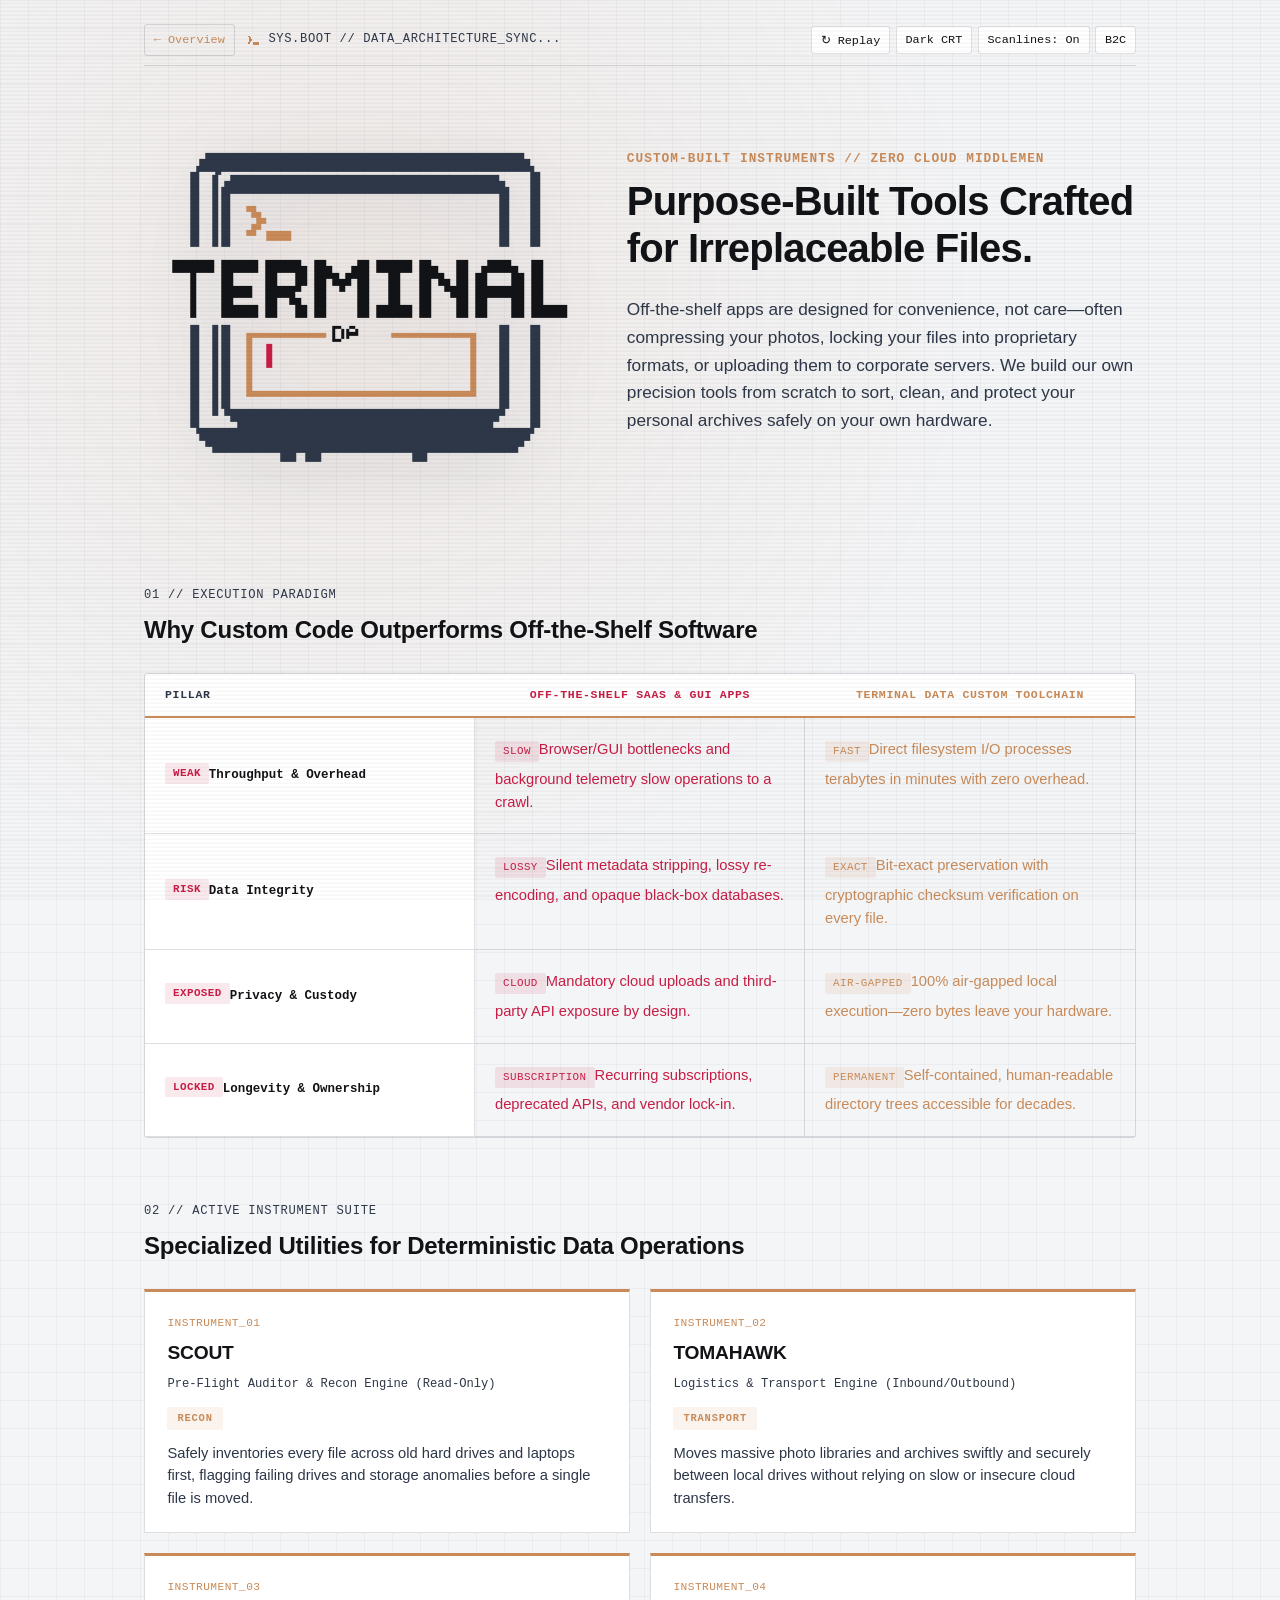
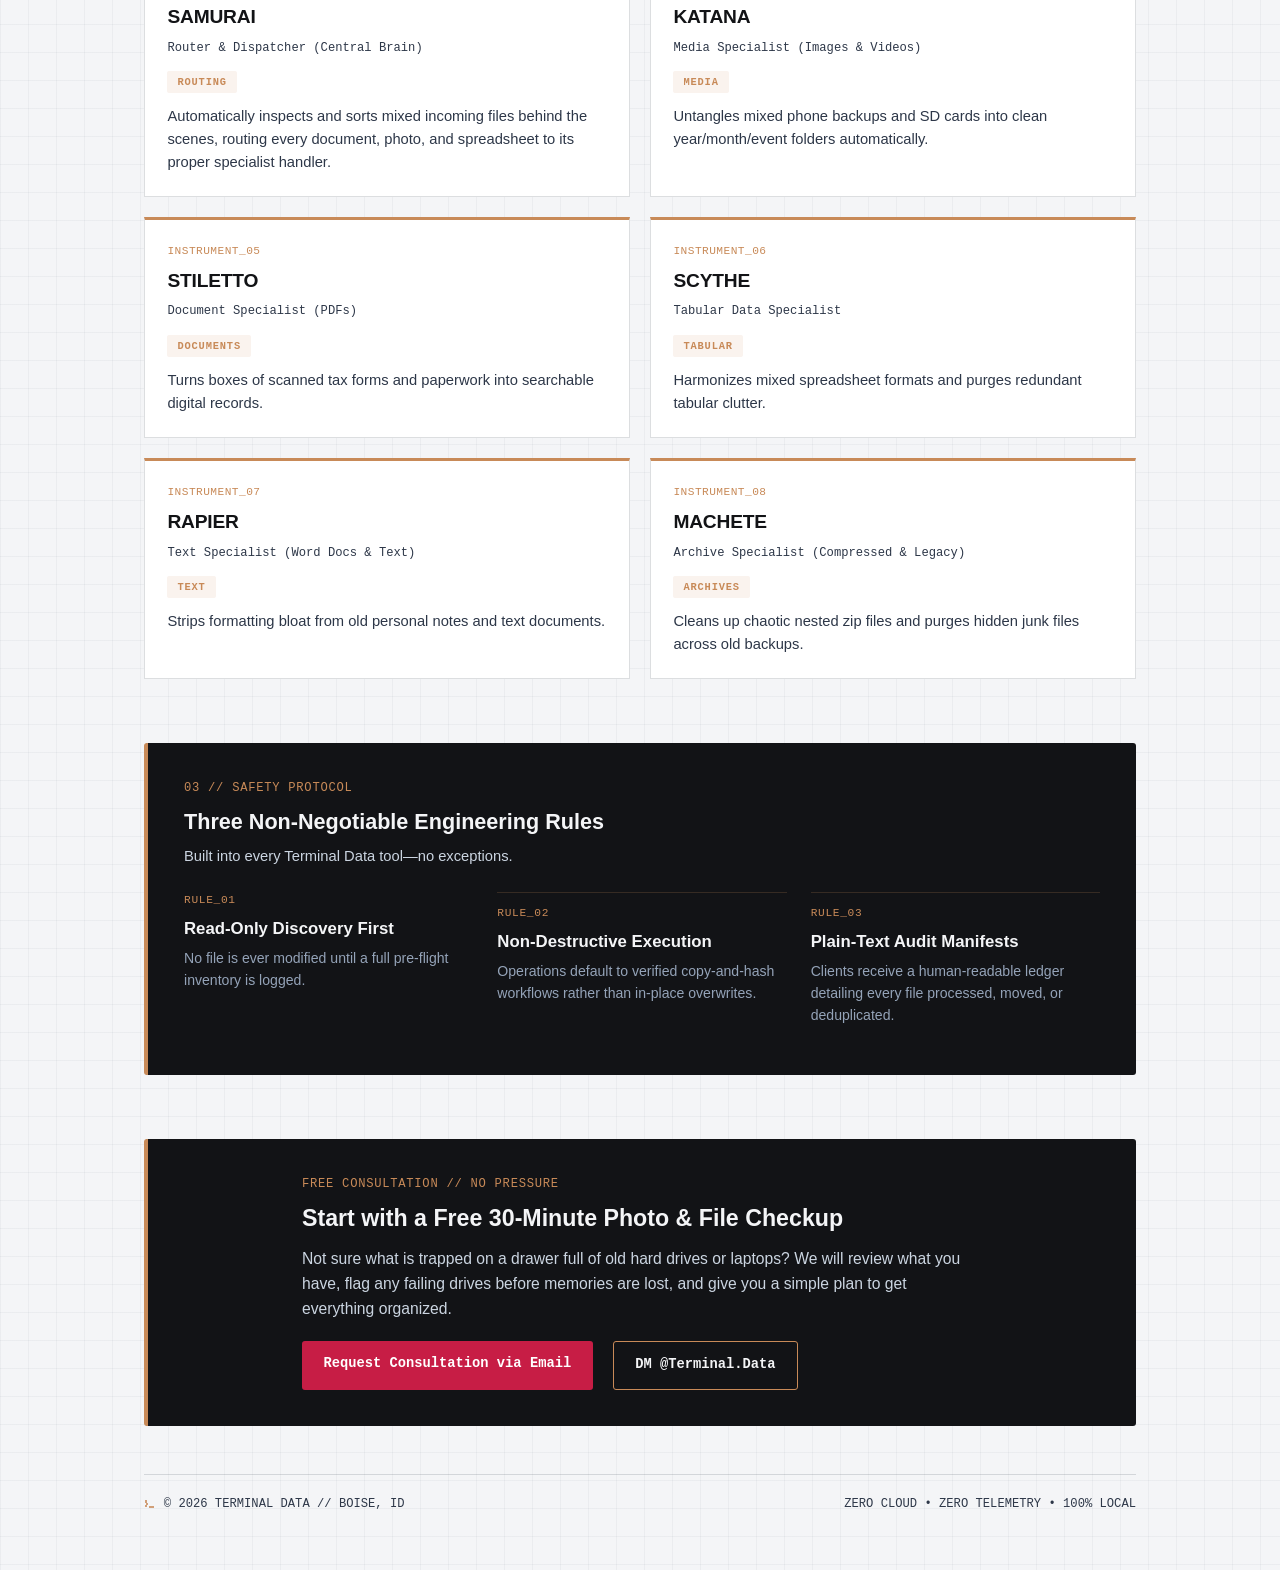
==== arsenal.html @ 37351da6 "feat: arsenal addition" ====
<!DOCTYPE html>
<html lang="en">
<head>
  <meta charset="UTF-8" />
  <meta name="viewport" content="width=device-width, initial-scale=1.0" />
  <meta name="description" content="Terminal Data Arsenal — Proprietary zero-dependency command-line utilities for deterministic local data operations." />
  <title>Terminal Data | Arsenal // Custom Engine & Tool Suite</title>
  <!-- Custom Pixel Favicon -->
  <link rel="icon" type="image/png" href="favicon.png" />
  <link rel="stylesheet" href="styles/main.css" />
  <link rel="stylesheet" href="styles/arsenal.css" />
</head>
<body>
  <div class="ambient-backdrop"></div>
  <div id="scanline-overlay" class="scanline-overlay"></div>
  <div id="toast" class="toast">Boot sequence initialized</div>

  <div class="site-wrapper">
    <!-- Top Telemetry Navigation Bar -->
    <header class="top-bar">
      <div style="display:flex;align-items:center;gap:var(--space-md);">
        <a class="arsenal-nav-link" href="index.html" title="Return to overview">← Overview</a>
        <span class="brand-tag">
          <span class="custom-favicon-marker" title="Terminal Data Active">
            <img src="favicon.png" alt="" width="18" height="18" />
          </span>
          <span id="telemetry-text">SYS.ARSENAL // INITIALIZING...</span>
        </span>
      </div>
      <div class="top-controls">
        <button id="btn-replay" class="pill-btn" type="button" title="Replay CRT Boot">↻ Replay</button>
        <button id="btn-theme" class="pill-btn" type="button">Dark CRT</button>
        <button id="btn-scanlines" class="pill-btn" type="button">Scanlines: On</button>
        <button id="btn-audience" class="pill-btn audience-toggle" type="button" title="Switch audience mode">B2C</button>
      </div>
    </header>

    <!-- Hero Header -->
    <section class="hero">
      <div class="hero-visual">
        <div id="logo-card" class="logo-card" title="Click to pulse CRT // Double-click to reboot">
          <canvas id="ambient-canvas"></canvas>
          <svg id="terminal-svg" viewBox="0 0 128 128" xmlns="http://www.w3.org/2000/svg" role="img" aria-label="TERMINAL Data Architecture Management Logo">
            <defs>
              <filter id="crt-glitch-filter" x="-10%" y="-10%" width="120%" height="120%">
                <feOffset in="SourceGraphic" dx="0" dy="0" result="redShift" id="glitch-r" />
                <feOffset in="SourceGraphic" dx="0" dy="0" result="blueShift" id="glitch-b" />
                <feColorMatrix in="redShift" type="matrix" values="1 0 0 0 0  0 0 0 0 0  0 0 0 0 0  0 0 0 0.7 0" result="redOnly" />
                <feColorMatrix in="blueShift" type="matrix" values="0 0 0 0 0  0 0.6 0 0 0  0 0 1 0 0  0 0 0 0.7 0" result="cyanOnly" />
                <feBlend mode="screen" in="redOnly" in2="cyanOnly" result="aberration" />
                <feBlend mode="normal" in="SourceGraphic" in2="aberration" />
              </filter>
            </defs>
            <rect id="crt-beam" class="crt-beam" x="10" y="60" width="108" height="8" fill="#C88A58" />
            <g id="layer-monitor"></g>
            <g id="layer-prompt-chevron"></g>
            <g id="layer-prompt-cursor"></g>
            <g id="layer-terminal-text"></g>
            <g id="layer-tan-box"></g>
            <g id="layer-data-text"></g>
            <g id="layer-magenta-icon"></g>
            <g id="layer-subtext-arch"></g>
            <g id="layer-subtext-mgmt"></g>
          </svg>
        </div>
      </div>

      <div class="hero-copy">
        <div class="eyebrow" data-i18n="arsenalEyebrow">CUSTOM-BUILT INSTRUMENTS // ZERO CLOUD MIDDLEMEN</div>
        <h1 data-i18n="arsenalTitle">Purpose-Built Tools Crafted for Irreplaceable Files.</h1>
        <p class="lead" data-i18n="arsenalLead">
          Off-the-shelf apps are designed for convenience, not care—often compressing your photos, locking your files into proprietary formats, or uploading them to corporate servers. We build our own precision tools from scratch to sort, clean, and protect your personal archives safely on your own hardware.
        </p>
      </div>
    </section>

    <!-- Section 01: Comparison Matrix -->
    <section class="arsenal-section" id="comparison">
      <div class="section-header">
        <span class="mono-label" data-i18n="section01Label">01 // EXECUTION PARADIGM</span>
        <h2 data-i18n="section01Title">Why Custom Code Outperforms Off-the-Shelf Software</h2>
      </div>

      <div class="comparison-matrix">
        <!-- Header Row -->
        <div class="comparison-header">
          <div class="comparison-header-cell">PILLAR</div>
          <div class="comparison-header-cell">OFF-THE-SHELF SAAS & GUI APPS</div>
          <div class="comparison-header-cell">TERMINAL DATA CUSTOM TOOLCHAIN</div>
        </div>

        <!-- Row 1: Throughput -->
        <div class="comparison-row">
          <div class="comparison-cell"><span class="comparison-pill negative">WEAK</span>Throughput &amp; Overhead</div>
          <div class="comparison-cell"><span class="comparison-pill negative">SLOW</span>Browser/GUI bottlenecks and background telemetry slow operations to a crawl.</div>
          <div class="comparison-cell"><span class="comparison-pill positive">FAST</span>Direct filesystem I/O processes terabytes in minutes with zero overhead.</div>
        </div>

        <!-- Row 2: Integrity -->
        <div class="comparison-row">
          <div class="comparison-cell"><span class="comparison-pill negative">RISK</span>Data Integrity</div>
          <div class="comparison-cell"><span class="comparison-pill negative">LOSSY</span>Silent metadata stripping, lossy re-encoding, and opaque black-box databases.</div>
          <div class="comparison-cell"><span class="comparison-pill positive">EXACT</span>Bit-exact preservation with cryptographic checksum verification on every file.</div>
        </div>

        <!-- Row 3: Privacy -->
        <div class="comparison-row">
          <div class="comparison-cell"><span class="comparison-pill negative">EXPOSED</span>Privacy &amp; Custody</div>
          <div class="comparison-cell"><span class="comparison-pill negative">CLOUD</span>Mandatory cloud uploads and third-party API exposure by design.</div>
          <div class="comparison-cell"><span class="comparison-pill positive">AIR-GAPPED</span>100% air-gapped local execution—zero bytes leave your hardware.</div>
        </div>

        <!-- Row 4: Longevity -->
        <div class="comparison-row">
          <div class="comparison-cell"><span class="comparison-pill negative">LOCKED</span>Longevity &amp; Ownership</div>
          <div class="comparison-cell"><span class="comparison-pill negative">SUBSCRIPTION</span>Recurring subscriptions, deprecated APIs, and vendor lock-in.</div>
          <div class="comparison-cell"><span class="comparison-pill positive">PERMANENT</span>Self-contained, human-readable directory trees accessible for decades.</div>
        </div>
      </div>
    </section>

    <!-- Section 02: Instrument Suite -->
    <section class="arsenal-section" id="instruments">
      <div class="section-header">
        <span class="mono-label" data-i18n="section02Label">02 // ACTIVE INSTRUMENT SUITE</span>
        <h2 data-i18n="section02Title">Specialized Utilities for Deterministic Data Operations</h2>
      </div>

      <div class="instrument-grid">
        <!-- INSTRUMENT_01: SCOUT -->
        <article class="instrument-card">
          <div class="instrument-index">INSTRUMENT_01</div>
          <h3 class="instrument-name" data-i18n="scoutName">SCOUT</h3>
          <div class="instrument-subtitle" data-i18n="scoutSubtitle">Pre-Flight Auditor &amp; Recon Engine (Read-Only)</div>
          <span class="instrument-badge" data-i18n="scoutBadge">RECON</span>
          <p class="instrument-desc" data-i18n="scoutDesc">Safely inventories every file across old hard drives and laptops first, flagging failing drives and storage anomalies before a single file is moved.</p>
        </article>

        <!-- INSTRUMENT_02: TOMAHAWK -->
        <article class="instrument-card">
          <div class="instrument-index">INSTRUMENT_02</div>
          <h3 class="instrument-name" data-i18n="tomahawkName">TOMAHAWK</h3>
          <div class="instrument-subtitle" data-i18n="tomahawkSubtitle">Logistics &amp; Transport Engine (Inbound/Outbound)</div>
          <span class="instrument-badge" data-i18n="tomahawkBadge">TRANSPORT</span>
          <p class="instrument-desc" data-i18n="tomahawkDesc">Moves massive photo libraries and archives swiftly and securely between local drives without relying on slow or insecure cloud transfers.</p>
        </article>

        <!-- INSTRUMENT_03: SAMURAI -->
        <article class="instrument-card">
          <div class="instrument-index">INSTRUMENT_03</div>
          <h3 class="instrument-name" data-i18n="samuraiName">SAMURAI</h3>
          <div class="instrument-subtitle" data-i18n="samuraiSubtitle">Router &amp; Dispatcher (Central Brain)</div>
          <span class="instrument-badge" data-i18n="samuraiBadge">ROUTING</span>
          <p class="instrument-desc" data-i18n="samuraiDesc">Automatically inspects and sorts mixed incoming files behind the scenes, routing every document, photo, and spreadsheet to its proper specialist handler.</p>
        </article>

        <!-- INSTRUMENT_04: KATANA (Media Specialist) -->
        <article class="instrument-card">
          <div class="instrument-index">INSTRUMENT_04</div>
          <h3 class="instrument-name" data-i18n="katanaName">KATANA</h3>
          <div class="instrument-subtitle" data-i18n="katanaSubtitle">Media Specialist (Images &amp; Videos)</div>
          <span class="instrument-badge" data-i18n="katanaBadge">MEDIA</span>
          <p class="instrument-desc" data-i18n="katanaDesc">Untangles mixed phone backups and SD cards into clean year/month/event folders automatically.</p>
        </article>

        <!-- INSTRUMENT_05: STILETTO (PDF Specialist) -->
        <article class="instrument-card">
          <div class="instrument-index">INSTRUMENT_05</div>
          <h3 class="instrument-name" data-i18n="stilettoName">STILETTO</h3>
          <div class="instrument-subtitle" data-i18n="stilettoSubtitle">Document Specialist (PDFs)</div>
          <span class="instrument-badge" data-i18n="stilettoBadge">DOCUMENTS</span>
          <p class="instrument-desc" data-i18n="stilettoDesc">Turns boxes of scanned tax forms and paperwork into searchable digital records.</p>
        </article>

        <!-- INSTRUMENT_06: SCYTHE (Tabular Data Specialist) -->
        <article class="instrument-card">
          <div class="instrument-index">INSTRUMENT_06</div>
          <h3 class="instrument-name" data-i18n="scytheName">SCYTHE</h3>
          <div class="instrument-subtitle" data-i18n="scytheSubtitle">Tabular Data Specialist</div>
          <span class="instrument-badge" data-i18n="scytheBadge">TABULAR</span>
          <p class="instrument-desc" data-i18n="scytheDesc">Harmonizes mixed spreadsheet formats and purges redundant tabular clutter.</p>
        </article>

        <!-- INSTRUMENT_07: RAPIER (Text Specialist) -->
        <article class="instrument-card">
          <div class="instrument-index">INSTRUMENT_07</div>
          <h3 class="instrument-name" data-i18n="rapierName">RAPIER</h3>
          <div class="instrument-subtitle" data-i18n="rapierSubtitle">Text Specialist (Word Docs &amp; Text)</div>
          <span class="instrument-badge" data-i18n="rapierBadge">TEXT</span>
          <p class="instrument-desc" data-i18n="rapierDesc">Strips formatting bloat from old personal notes and text documents.</p>
        </article>

        <!-- INSTRUMENT_08: MACHETE (Archive Specialist) -->
        <article class="instrument-card">
          <div class="instrument-index">INSTRUMENT_08</div>
          <h3 class="instrument-name" data-i18n="macheteName">MACHETE</h3>
          <div class="instrument-subtitle" data-i18n="macheteSubtitle">Archive Specialist (Compressed &amp; Legacy)</div>
          <span class="instrument-badge" data-i18n="macheteBadge">ARCHIVES</span>
          <p class="instrument-desc" data-i18n="macheteDesc">Cleans up chaotic nested zip files and purges hidden junk files across old backups.</p>
        </article>
      </div>
    </section>

    <!-- Section 03: Safety Protocol -->
    <section class="arsenal-section" id="safety">
      <div class="safety-protocol">
        <div class="safety-protocol-header">
          <span class="mono-label accent-tan" data-i18n="section03Label">03 // SAFETY PROTOCOL</span>
          <h2 data-i18n="section03Title">Three Non-Negotiable Engineering Rules</h2>
          <p>Built into every Terminal Data tool—no exceptions.</p>
        </div>

        <div class="safety-rules">
          <div class="safety-rule">
            <div class="safety-rule-index">RULE_01</div>
            <h3 data-i18n="safetyRule1Title">Read-Only Discovery First</h3>
            <p data-i18n="safetyRule1Desc">No file is ever modified until a full pre-flight inventory is logged.</p>
          </div>

          <div class="safety-rule">
            <div class="safety-rule-index">RULE_02</div>
            <h3 data-i18n="safetyRule2Title">Non-Destructive Execution</h3>
            <p data-i18n="safetyRule2Desc">Operations default to verified copy-and-hash workflows rather than in-place overwrites.</p>
          </div>

          <div class="safety-rule">
            <div class="safety-rule-index">RULE_03</div>
            <h3 data-i18n="safetyRule3Title">Plain-Text Audit Manifests</h3>
            <p data-i18n="safetyRule3Desc">Clients receive a human-readable ledger detailing every file processed, moved, or deduplicated.</p>
          </div>
        </div>
      </div>
    </section>

    <!-- Bottom CTA -->
    <section class="arsenal-cta" id="consultation">
      <div class="cta-content">
        <div class="mono-label accent-tan" data-i18n="arsenalCtaEyebrow">FREE CONSULTATION // NO PRESSURE</div>
        <h2 data-i18n="arsenalCtaTitle">Start with a Free 30-Minute Photo &amp; File Checkup</h2>
        <p data-i18n="arsenalCtaBody">
          Not sure what is trapped on a drawer full of old hard drives or laptops? We will review what you have, flag any failing drives before memories are lost, and give you a simple plan to get everything organized.
        </p>
        <div class="hero-actions">
          <a class="btn btn-primary" id="mailto-link" href="mailto:YOUR_EMAIL@DOMAIN.COM?subject=Terminal%20Data%20-%20Free%20Personal%20Checkup" data-i18n-mailto>Request Consultation via Email</a>
          <a class="btn btn-outline-light" href="https://instagram.com/terminal.data" target="_blank" rel="noopener">DM @Terminal.Data</a>
        </div>
      </div>
    </section>

    <!-- Footer -->
    <footer>
      <div class="footer-left">
        <span class="footer-icon"><img src="favicon.png" alt="" width="16" height="16" /></span>
        <span>&copy; 2026 TERMINAL DATA // BOISE, ID</span>
      </div>
      <div>ZERO CLOUD &bull; ZERO TELEMETRY &bull; 100% LOCAL</div>
    </footer>
  </div>

  <script type="module" src="scripts/main.js"></script>
</body>
</html>
---- styles/main.css ----
/* ==========================================================================
   Terminal Data — Main Stylesheet
   Aggregator: imports all modular pieces in load order.
   ========================================================================== */

@import url("variables.css");
@import url("reset.css");
@import url("base.css");
@import url("layout.css");
@import url("effects.css");
@import url("header.css");
@import url("hero.css");
@import url("buttons.css");
@import url("cards.css");
@import url("cta.css");
@import url("footer.css");
@import url("favicon-markers.css");
@import url("responsive.css");
---- styles/arsenal.css ----
/* ===========================================================================
   Terminal Data — Arsenal Page Styles
   Comparison matrix, instrument cards, safety protocol block.
   =========================================================================== */

/* ---- Arsenal-specific section overrides ---- */

.arsenal-section {
  margin-bottom: var(--space-6xl);
}

/* ---- Comparison Matrix (Section 01) ---- */

.comparison-matrix {
  display: grid;
  grid-template-columns: 1fr 1fr 1fr;
  gap: 0;
  border: 1px solid var(--border-subtle);
  border-radius: 3px;
  overflow: hidden;
}

.comparison-header {
  display: contents;
}

.comparison-header-cell {
  font-family: var(--mono);
  font-size: 0.72rem;
  font-weight: 700;
  letter-spacing: 0.06em;
  padding: var(--space-md) var(--space-lg);
  text-align: center;
  border-bottom: 2px solid var(--earth-brown);
  background: var(--surface-card);
}

.comparison-header-cell:first-child {
  text-align: left;
  color: var(--slate-dark);
}

.comparison-header-cell:nth-child(2) {
  color: var(--crimson);
}

.comparison-header-cell:nth-child(3) {
  color: var(--earth-brown);
}

.comparison-row {
  display: contents;
}

.comparison-cell {
  padding: var(--space-lg);
  border-bottom: 1px solid var(--border-subtle);
  font-size: 0.92rem;
  line-height: 1.55;
  vertical-align: top;
}

.comparison-cell:first-child {
  font-family: var(--mono);
  font-size: 0.78rem;
  font-weight: 600;
  color: var(--ink-black);
  background: var(--surface-card);
  border-right: 1px solid var(--border-subtle);
  display: flex;
  align-items: center;
}

body.dark-mode .comparison-cell:first-child {
  color: var(--earth-brown);
}

.comparison-cell:nth-child(2) {
  color: var(--crimson);
  border-right: 1px solid var(--border-subtle);
}

.comparison-cell:nth-child(3) {
  color: var(--earth-brown);
}

/* Pill badges inside comparison cells */
.comparison-pill {
  display: inline-block;
  font-family: var(--mono);
  font-size: 0.68rem;
  padding: 2px 8px;
  border-radius: 2px;
  margin-bottom: var(--space-xs);
  letter-spacing: 0.04em;
}

.comparison-pill.negative {
  background: rgba(199, 29, 69, 0.1);
  color: var(--crimson);
}

.comparison-pill.positive {
  background: rgba(200, 138, 88, 0.12);
  color: var(--earth-brown);
}

/* ---- Instrument Cards (Section 02) ---- */

.instrument-grid {
  display: grid;
  grid-template-columns: repeat(auto-fit, minmax(320px, 1fr));
  gap: var(--space-lg);
}

.instrument-card {
  background: var(--surface-card);
  border: 1px solid var(--border-subtle);
  border-top: 3px solid var(--earth-brown);
  padding: 1.4rem;
  transition: border-top-color var(--transition-base) ease, box-shadow var(--transition-base) ease;
}

.instrument-card:hover {
  border-top-color: var(--crimson);
  box-shadow: 0 4px 20px rgba(18, 19, 22, 0.06);
}

body.dark-mode .instrument-card:hover {
  box-shadow: 0 4px 20px rgba(0, 0, 0, 0.3);
}

.instrument-index {
  font-family: var(--mono);
  font-size: 0.7rem;
  color: var(--earth-brown);
  letter-spacing: 0.04em;
  margin-bottom: var(--space-xs);
}

.instrument-name {
  font-size: 1.2rem;
  font-weight: 700;
  letter-spacing: -0.01em;
  margin-bottom: var(--space-xs);
}

.instrument-subtitle {
  font-family: var(--mono);
  font-size: 0.76rem;
  color: var(--slate-dark);
  margin-bottom: var(--space-sm);
}

.instrument-badge {
  display: inline-block;
  font-family: var(--mono);
  font-size: 0.65rem;
  font-weight: 700;
  letter-spacing: 0.08em;
  padding: 3px 10px;
  border-radius: 2px;
  background: rgba(200, 138, 88, 0.1);
  color: var(--earth-brown);
  margin-bottom: var(--space-md);
}

.instrument-desc {
  font-size: 0.92rem;
  color: var(--slate-dark);
  line-height: 1.55;
}

/* ---- Safety Protocol (Section 03) ---- */

.safety-protocol {
  background-color: #121316;
  color: #F4F5F7;
  padding: var(--space-2xl);
  border-left: 4px solid var(--earth-brown);
  border-radius: 3px;
}

body.dark-mode .safety-protocol {
  background-color: #1A1D24;
  border: 1px solid var(--border-subtle);
  border-left: 4px solid var(--earth-brown);
}

.safety-protocol-header {
  margin-bottom: var(--space-xl);
}

.safety-protocol-header h2 {
  font-size: 1.35rem;
  margin-bottom: var(--space-xs);
}

.safety-protocol-header p {
  font-size: 0.92rem;
  color: #CBD5E1;
}

.safety-rules {
  display: grid;
  grid-template-columns: repeat(auto-fit, minmax(260px, 1fr));
  gap: var(--space-xl);
}

.safety-rule {
  padding: var(--space-md) 0;
  border-top: 1px solid rgba(200, 138, 88, 0.2);
}

.safety-rule:first-child {
  border-top: none;
  padding-top: 0;
}

.safety-rule-index {
  font-family: var(--mono);
  font-size: 0.7rem;
  color: var(--earth-brown);
  letter-spacing: 0.06em;
  margin-bottom: var(--space-xs);
}

.safety-rule h3 {
  font-size: 1.05rem;
  margin-bottom: var(--space-xs);
  color: #F4F5F7;
}

.safety-rule p {
  font-size: 0.88rem;
  color: #94A3B8;
  line-height: 1.55;
}

/* ---- Arsenal CTA (dark variant) ---- */

.arsenal-cta {
  background-color: #121316;
  color: #F4F5F7;
  padding: var(--space-2xl);
  border-left: 4px solid var(--earth-brown);
  border-radius: 3px;
  margin-bottom: var(--space-4xl);
}

body.dark-mode .arsenal-cta {
  background-color: #1A1D24;
  border: 1px solid var(--border-subtle);
  border-left: 4px solid var(--earth-brown);
}

.arsenal-cta h2 {
  font-size: 1.45rem;
  margin-bottom: var(--space-sm);
}

.arsenal-cta p {
  color: #CBD5E1;
  max-width: 660px;
  margin-bottom: var(--space-lg);
  font-size: 0.98rem;
}

/* ---- Responsive ---- */

@media (max-width: 820px) {
  .comparison-matrix {
    grid-template-columns: 1fr;
  }

  .comparison-header-cell {
    display: none;
  }

  .comparison-row {
    display: block;
  }

  .comparison-cell {
    display: block;
    border-right: none !important;
    padding-left: var(--space-xl);
  }

  .comparison-cell:first-child {
    border-right: none;
    border-bottom: 1px solid var(--border-subtle);
    padding-left: var(--space-lg);
  }

  .instrument-grid {
    grid-template-columns: 1fr;
  }

  .safety-rules {
    grid-template-columns: 1fr;
  }
}
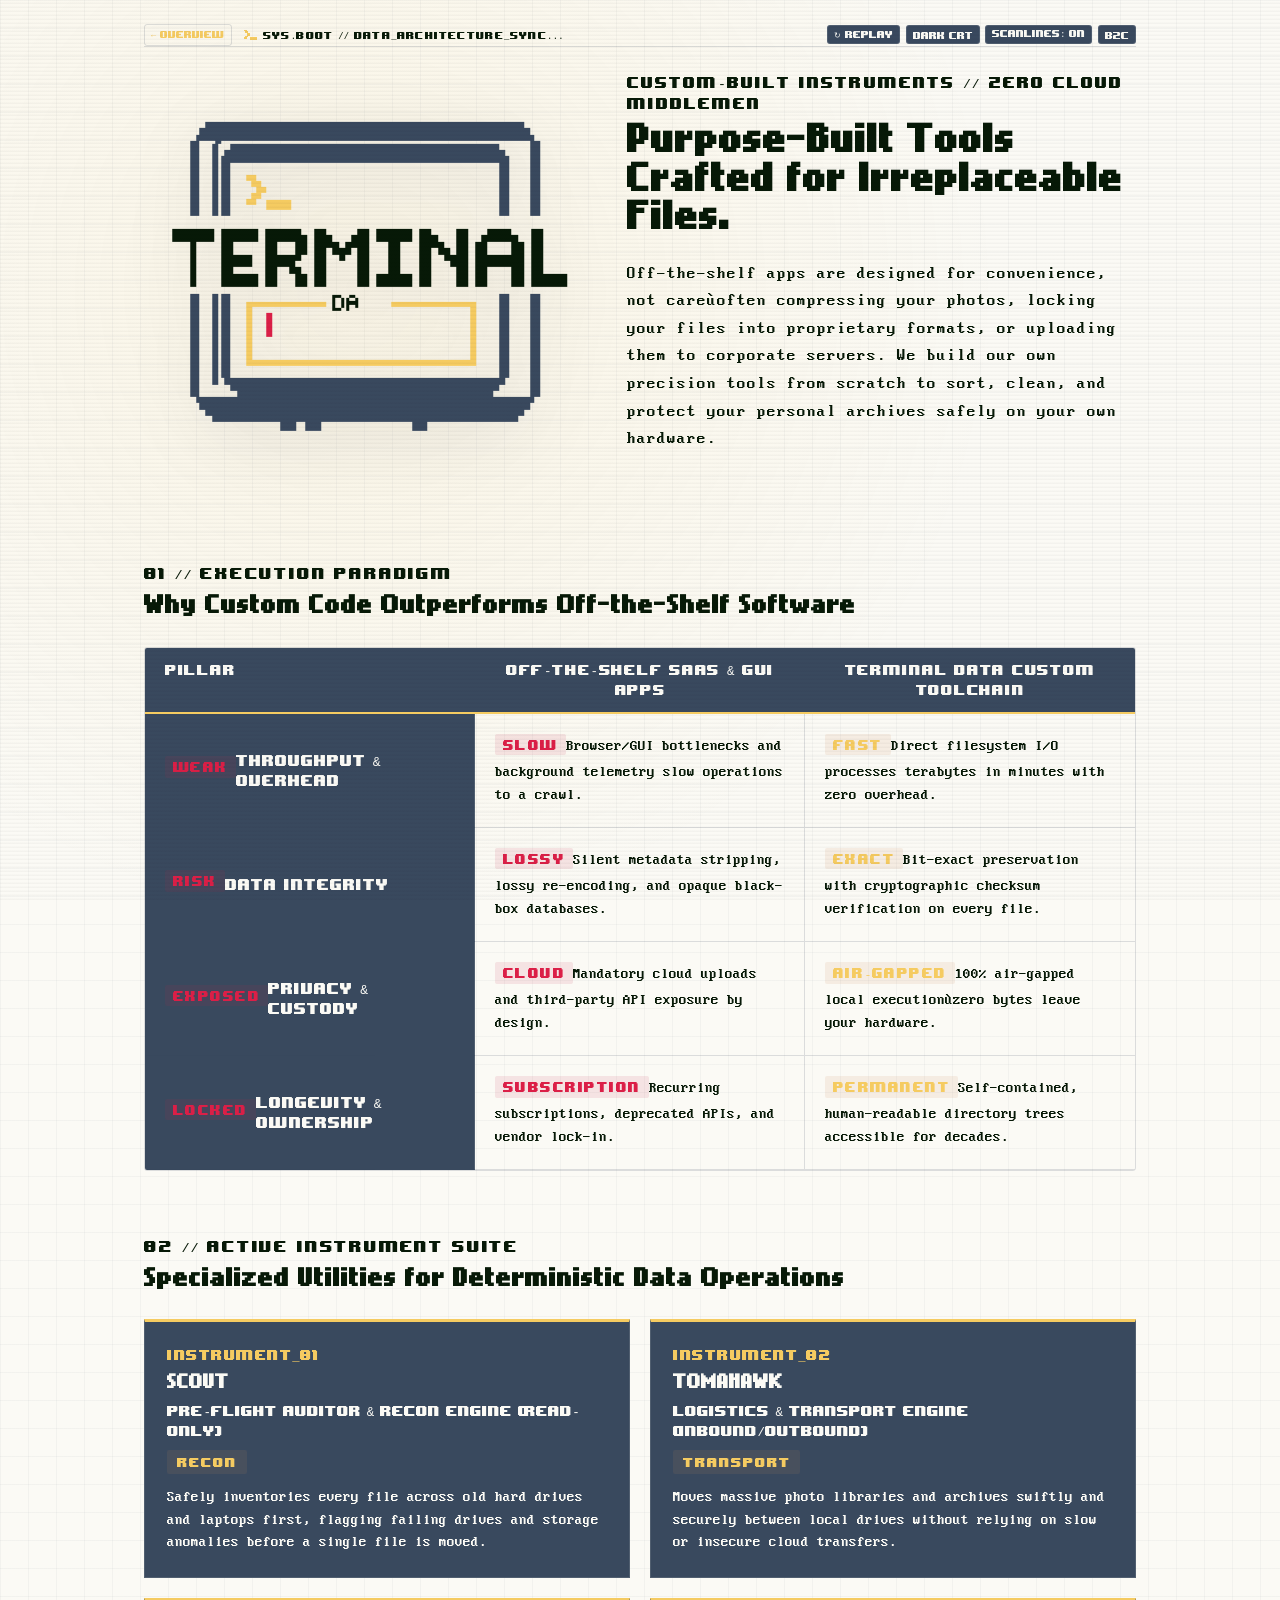
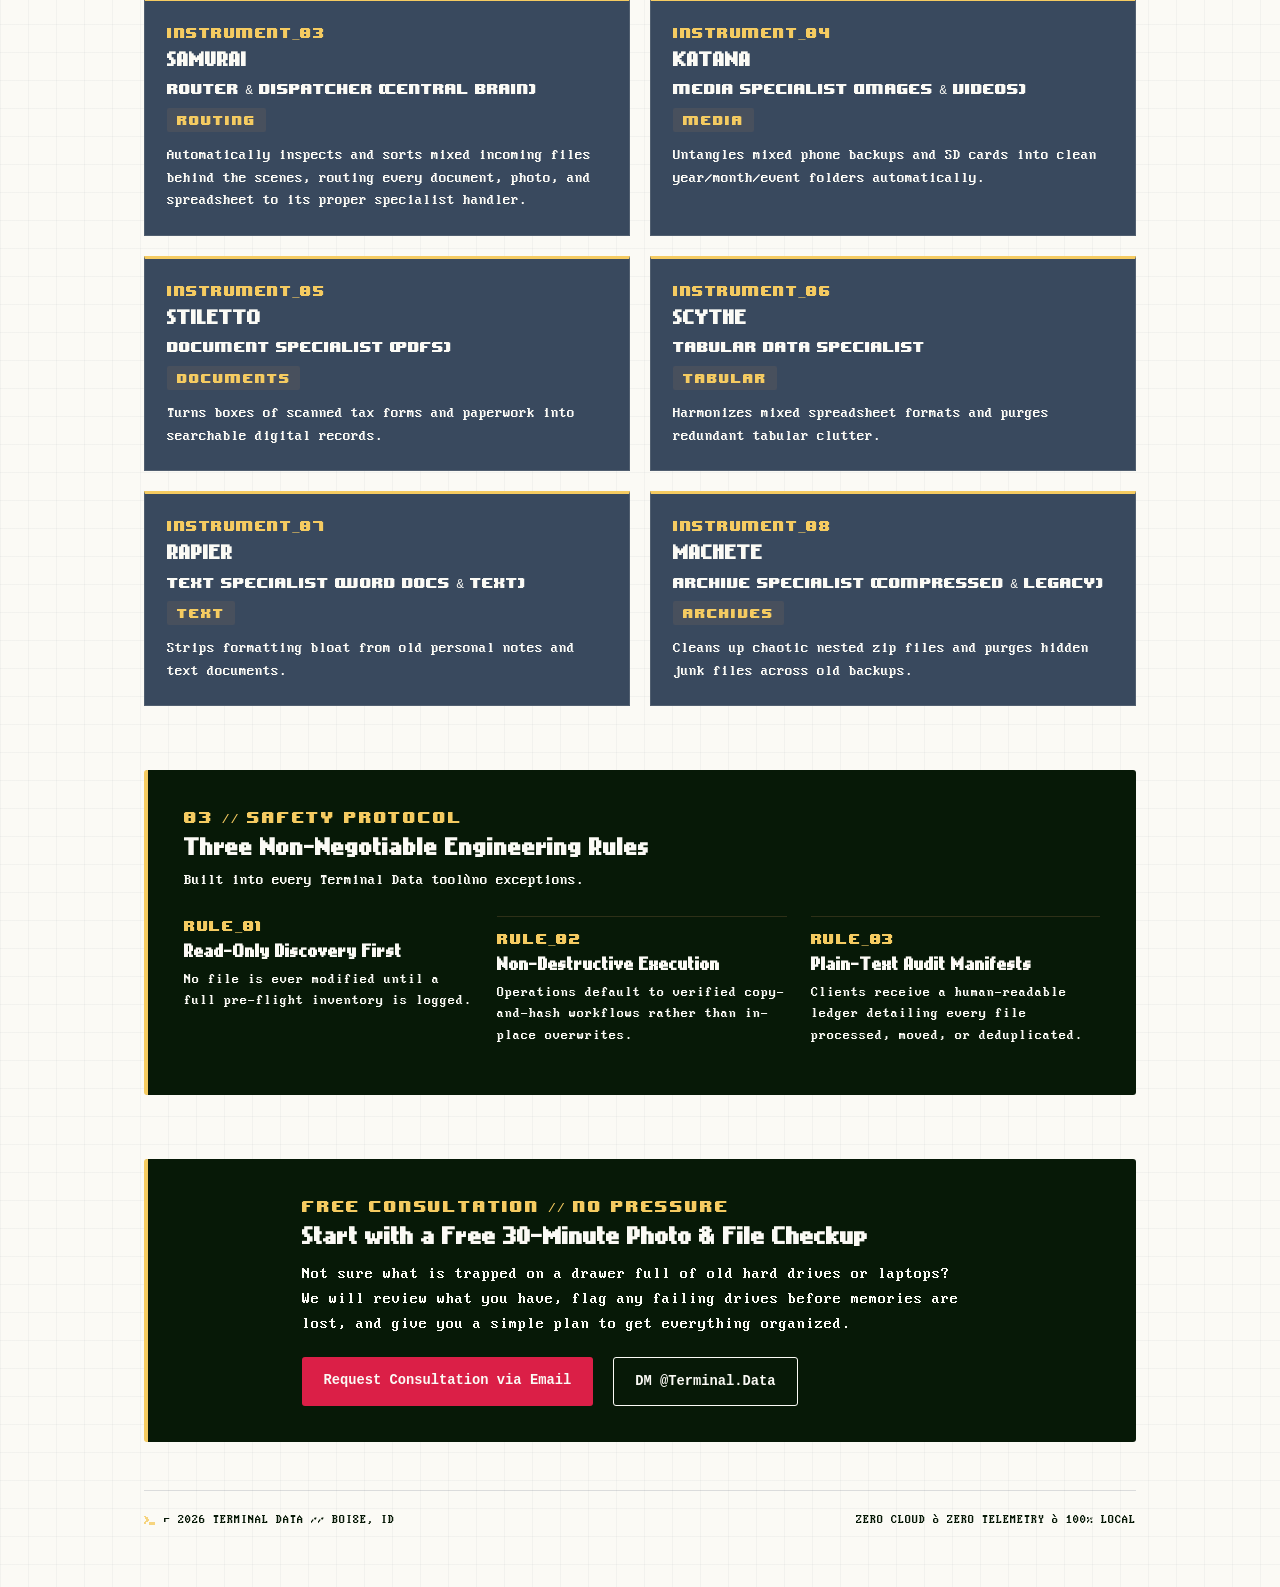
==== commit bbb3a062: "Brand_Update_Polish_StyleRefactor_Font" ====
--- a/arsenal.html
+++ b/arsenal.html
@@ -51,7 +51,7 @@
                 <feBlend mode="normal" in="SourceGraphic" in2="aberration" />
               </filter>
             </defs>
-            <rect id="crt-beam" class="crt-beam" x="10" y="60" width="108" height="8" fill="#C88A58" />
+            <rect id="crt-beam" class="crt-beam" x="10" y="60" width="108" height="8" fill="#F5CB61" />
             <g id="layer-monitor"></g>
             <g id="layer-prompt-chevron"></g>
             <g id="layer-prompt-cursor"></g>
--- a/styles/arsenal.css
+++ b/styles/arsenal.css
@@ -25,27 +25,27 @@
 }
 
 .comparison-header-cell {
-  font-family: var(--mono);
-  font-size: 0.72rem;
-  font-weight: 700;
+  font-family: var(--midbold);
+  font-size: 0.78rem;
   letter-spacing: 0.06em;
   padding: var(--space-md) var(--space-lg);
   text-align: center;
   border-bottom: 2px solid var(--earth-brown);
-  background: var(--surface-card);
+  background: var(--slate-dark);
+  color: var(--bg-canvas);
 }
 
 .comparison-header-cell:first-child {
   text-align: left;
-  color: var(--slate-dark);
+  color: var(--bg-canvas);
 }
 
 .comparison-header-cell:nth-child(2) {
-  color: var(--crimson);
+  color: var(--bg-canvas);
 }
 
 .comparison-header-cell:nth-child(3) {
-  color: var(--earth-brown);
+  color: var(--bg-canvas);
 }
 
 .comparison-row {
@@ -58,37 +58,52 @@
   font-size: 0.92rem;
   line-height: 1.55;
   vertical-align: top;
+  background: transparent;
 }
 
 .comparison-cell:first-child {
-  font-family: var(--mono);
-  font-size: 0.78rem;
-  font-weight: 600;
-  color: var(--ink-black);
-  background: var(--surface-card);
-  border-right: 1px solid var(--border-subtle);
+  font-family: var(--midbold);
+  font-size: 0.82rem;
+  color: var(--bg-canvas);
+  background: var(--slate-dark);
+  border-right: 1px solid rgba(251, 250, 245, 0.12);
   display: flex;
   align-items: center;
 }
 
+/* Dark mode: column 1 = slate bg, white text */
 body.dark-mode .comparison-cell:first-child {
-  color: var(--earth-brown);
+  color: var(--bg-canvas);
+  background: var(--surface-card);
+  border-right: 1px solid rgba(251, 250, 245, 0.12);
 }
 
 .comparison-cell:nth-child(2) {
-  color: var(--crimson);
+  color: var(--ink-black);
   border-right: 1px solid var(--border-subtle);
 }
 
 .comparison-cell:nth-child(3) {
-  color: var(--earth-brown);
+  color: var(--ink-black);
+}
+
+/* Dark mode: columns 2-3, rows 2-5 = transparent bg, slate text */
+body.dark-mode .comparison-cell:nth-child(2),
+body.dark-mode .comparison-cell:nth-child(3) {
+  background: var(--surface-card);
+  color: var(--bg-canvas);
+  border-right: 1px solid var(--border-subtle);
+}
+
+body.dark-mode .comparison-cell:nth-child(3) {
+  border-right: none;
 }
 
 /* Pill badges inside comparison cells */
 .comparison-pill {
   display: inline-block;
-  font-family: var(--mono);
-  font-size: 0.68rem;
+  font-family: var(--midbold);
+  font-size: 0.72rem;
   padding: 2px 8px;
   border-radius: 2px;
   margin-bottom: var(--space-xs);
@@ -114,8 +129,8 @@
 }
 
 .instrument-card {
-  background: var(--surface-card);
-  border: 1px solid var(--border-subtle);
+  background: var(--slate-dark);
+  border: 1px solid rgba(251, 250, 245, 0.12);
   border-top: 3px solid var(--earth-brown);
   padding: 1.4rem;
   transition: border-top-color var(--transition-base) ease, box-shadow var(--transition-base) ease;
@@ -126,37 +141,56 @@
   box-shadow: 0 4px 20px rgba(18, 19, 22, 0.06);
 }
 
+body.dark-mode .instrument-card {
+  background: var(--surface-card);
+  border: 1px solid rgba(232, 228, 223, 0.12);
+  border-top: 3px solid var(--earth-brown);
+}
+
 body.dark-mode .instrument-card:hover {
   box-shadow: 0 4px 20px rgba(0, 0, 0, 0.3);
 }
 
+body.dark-mode .instrument-name {
+  color: var(--bg-canvas);
+}
+
+body.dark-mode .instrument-subtitle {
+  color: var(--bg-canvas);
+}
+
+body.dark-mode .instrument-desc {
+  color: var(--bg-canvas);
+}
+
 .instrument-index {
-  font-family: var(--mono);
-  font-size: 0.7rem;
+  font-family: var(--midbold);
+  font-size: 0.76rem;
   color: var(--earth-brown);
   letter-spacing: 0.04em;
   margin-bottom: var(--space-xs);
 }
 
 .instrument-name {
-  font-size: 1.2rem;
+  font-family: var(--header);
+  font-size: 1.0rem;
   font-weight: 700;
-  letter-spacing: -0.01em;
-  margin-bottom: var(--space-xs);
+  letter-spacing: 0;
+  margin-bottom: var(--space-xs);
+  color: var(--bg-canvas);
 }
 
 .instrument-subtitle {
-  font-family: var(--mono);
-  font-size: 0.76rem;
-  color: var(--slate-dark);
+  font-family: var(--midbold);
+  font-size: 0.78rem;
+  color: var(--bg-canvas);
   margin-bottom: var(--space-sm);
 }
 
 .instrument-badge {
   display: inline-block;
-  font-family: var(--mono);
-  font-size: 0.65rem;
-  font-weight: 700;
+  font-family: var(--midbold);
+  font-size: 0.7rem;
   letter-spacing: 0.08em;
   padding: 3px 10px;
   border-radius: 2px;
@@ -167,23 +201,23 @@
 
 .instrument-desc {
   font-size: 0.92rem;
-  color: var(--slate-dark);
+  color: var(--bg-canvas);
   line-height: 1.55;
 }
 
 /* ---- Safety Protocol (Section 03) ---- */
 
 .safety-protocol {
-  background-color: #121316;
-  color: #F4F5F7;
+  background-color: var(--ink-black);
+  color: var(--bg-canvas);
   padding: var(--space-2xl);
   border-left: 4px solid var(--earth-brown);
   border-radius: 3px;
 }
 
 body.dark-mode .safety-protocol {
-  background-color: #1A1D24;
-  border: 1px solid var(--border-subtle);
+  background-color: var(--surface-card);
+  border: 1px solid rgba(232, 228, 223, 0.12);
   border-left: 4px solid var(--earth-brown);
 }
 
@@ -192,13 +226,22 @@
 }
 
 .safety-protocol-header h2 {
-  font-size: 1.35rem;
-  margin-bottom: var(--space-xs);
+  font-family: var(--header);
+  font-size: 1.15rem;
+  margin-bottom: var(--space-xs);
+}
+
+body.dark-mode .safety-protocol-header h2 {
+  color: var(--bg-canvas);
 }
 
 .safety-protocol-header p {
   font-size: 0.92rem;
-  color: #CBD5E1;
+  color: var(--bg-canvas);
+}
+
+body.dark-mode .safety-protocol-header p {
+  color: var(--bg-canvas);
 }
 
 .safety-rules {
@@ -218,30 +261,39 @@
 }
 
 .safety-rule-index {
-  font-family: var(--mono);
-  font-size: 0.7rem;
+  font-family: var(--midbold);
+  font-size: 0.76rem;
   color: var(--earth-brown);
   letter-spacing: 0.06em;
   margin-bottom: var(--space-xs);
 }
 
 .safety-rule h3 {
-  font-size: 1.05rem;
-  margin-bottom: var(--space-xs);
-  color: #F4F5F7;
+  font-family: var(--header);
+  font-size: 0.85rem;
+  margin-bottom: var(--space-xs);
+  color: var(--bg-canvas);
+}
+
+body.dark-mode .safety-rule h3 {
+  color: var(--bg-canvas);
 }
 
 .safety-rule p {
   font-size: 0.88rem;
-  color: #94A3B8;
+  color: var(--bg-canvas);
   line-height: 1.55;
 }
 
+body.dark-mode .safety-rule p {
+  color: var(--ink-black);
+}
+
 /* ---- Arsenal CTA (dark variant) ---- */
 
 .arsenal-cta {
-  background-color: #121316;
-  color: #F4F5F7;
+  background-color: var(--ink-black);
+  color: var(--bg-canvas);
   padding: var(--space-2xl);
   border-left: 4px solid var(--earth-brown);
   border-radius: 3px;
@@ -249,21 +301,30 @@
 }
 
 body.dark-mode .arsenal-cta {
-  background-color: #1A1D24;
-  border: 1px solid var(--border-subtle);
+  background-color: var(--surface-card);
+  border: 1px solid rgba(232, 228, 223, 0.12);
   border-left: 4px solid var(--earth-brown);
 }
 
 .arsenal-cta h2 {
-  font-size: 1.45rem;
+  font-family: var(--header);
+  font-size: 1.2rem;
   margin-bottom: var(--space-sm);
 }
 
+body.dark-mode .arsenal-cta h2 {
+  color: var(--bg-canvas);
+}
+
 .arsenal-cta p {
-  color: #CBD5E1;
+  color: var(--bg-canvas);
   max-width: 660px;
   margin-bottom: var(--space-lg);
   font-size: 0.98rem;
+}
+
+body.dark-mode .arsenal-cta p {
+  color: var(--ink-black);
 }
 
 /* ---- Responsive ---- */
